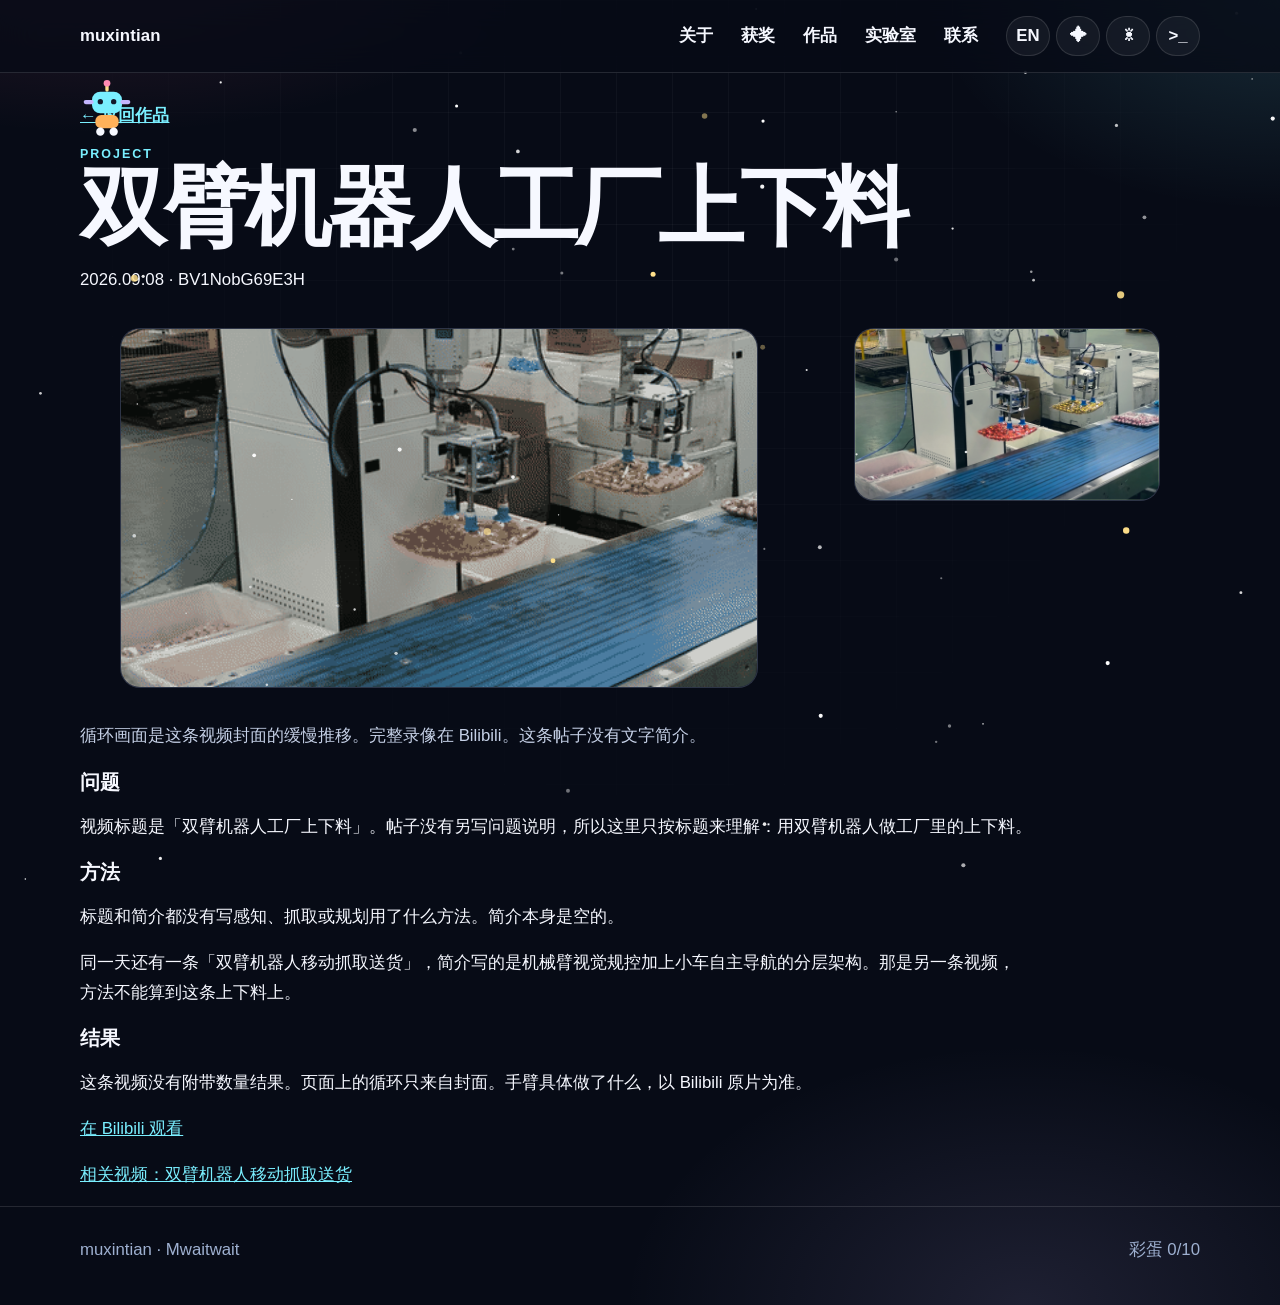
==== projects/dual-arm-loading.html @ 485a6039 "Add bilingual project notes, weather, and small lab toys Drop the job-hunting copy, add an English t" ====
<!DOCTYPE html>
<html lang="zh-CN">
<head>
  <meta charset="utf-8">
  <meta name="viewport" content="width=device-width, initial-scale=1">
  <meta name="color-scheme" content="dark">
  <meta name="theme-color" content="#070b16">
  <title data-en="Dual-arm factory loading · muxintian">双臂机器人工厂上下料 · muxintian</title>
  <link rel="icon" href="../favicon.svg" type="image/svg+xml">
  <link rel="stylesheet" href="../styles.css">
</head>
<body>
  <a class="skip" href="#main" data-en="Skip to content">跳到主要内容</a>
  <header class="topbar">
    <div class="wrap bar">
      <a class="brand" href="../index.html">muxintian</a>
      <nav id="site-nav" aria-label="页内导航" data-en-aria="On this page">
        <a href="../index.html#about" data-en="About">关于</a>
        <a href="../index.html#awards" data-en="Awards">获奖</a>
        <a href="../index.html#work" data-en="Videos">作品</a>
        <a href="../index.html#lab" data-en="Lab">实验室</a>
        <a href="../index.html#contact" data-en="Contact">联系</a>
      </nav>
      <div class="tools">
        <button class="tool-btn" id="lang-toggle" type="button">EN</button>
        <button class="tool-btn" id="weather-toggle" type="button" aria-label="切换天气">☀</button>
        <button class="tool-btn" id="theme-toggle" type="button" aria-label="切换日间">☀</button>
        <button class="tool-btn" id="term-toggle" type="button" aria-label="打开终端" data-en-aria="Open terminal">&gt;_</button>
      </div>
      <button class="nav-toggle" type="button" aria-expanded="false" aria-controls="site-nav"><span class="sr-only">打开菜单</span><span class="burger" aria-hidden="true"></span></button>
    </div>
  </header>
  <main id="main" class="project">
    <div class="wrap prose">
      <a class="back" href="../index.html#work" data-en="← Back to videos">← 返回作品</a>
      <p class="eyebrow" lang="en">Project</p>
      <h1 data-en="Dual-arm factory loading and unloading">双臂机器人工厂上下料</h1>
      <p><time datetime="2026-09-08">2026.09.08</time> · BV1NobG69E3H</p>
      <div class="project-grid">
        <figure class="demo-frame">
          <img src="../assets/demos/dual-arm.gif" width="480" height="270" alt="双臂上下料视频封面的缓慢推移" data-en-alt="Slow pan across the cover of the dual-arm factory video">
        </figure>
        <figure class="still-frame">
          <img src="../assets/covers-styled/01-BV1NobG69E3H.png" width="1280" height="720" alt="视频封面" data-en-alt="Video cover">
        </figure>
      </div>
      <p class="note" data-en="The loop is a slow pan of this video's cover. The full recording is on Bilibili. The post did not include a written description.">循环画面是这条视频封面的缓慢推移。完整录像在 Bilibili。这条帖子没有文字简介。</p>
      <h2 data-en="Problem">问题</h2>
      <p data-en="The video is titled “双臂机器人工厂上下料” (dual-arm factory loading and unloading). The post does not add a written problem statement, so the task is the one named in the title: loading and unloading with a dual-arm robot in a factory setting.">视频标题是「双臂机器人工厂上下料」。帖子没有另写问题说明，所以这里只按标题来理解：用双臂机器人做工厂里的上下料。</p>
      <h2 data-en="Approach">方法</h2>
      <p data-en="Neither the title nor the description names a perception, grasping, or planning method. The description field was empty.">标题和简介都没有写感知、抓取或规划用了什么方法。简介本身是空的。</p>
      <p data-en="The same day there is also “双臂机器人移动抓取送货”. Its description says the system uses arm visual planning plus mobile-base navigation, in layers. That is a separate video, so those methods are not claimed for this loading task.">同一天还有一条「双臂机器人移动抓取送货」，简介写的是机械臂视觉规控加上小车自主导航的分层架构。那是另一条视频，方法不能算到这条上下料上。</p>
      <h2 data-en="Results">结果</h2>
      <p data-en="No quantitative results were published with this video. The loop on this page is only the cover in motion. What the arms actually do is the recording on Bilibili.">这条视频没有附带数量结果。页面上的循环只来自封面。手臂具体做了什么，以 Bilibili 原片为准。</p>
      <p><a href="https://www.bilibili.com/video/BV1NobG69E3H" data-en="Watch on Bilibili">在 Bilibili 观看</a></p>
      <p><a href="https://www.bilibili.com/video/BV1sfbG6pEsJ" data-en="Related: dual-arm mobile pick-and-deliver">相关视频：双臂机器人移动抓取送货</a></p>
    </div>
  </main>
  <footer class="site-footer"><div class="wrap"><p>muxintian · Mwaitwait</p><p data-egg-count>彩蛋 0/10</p></div></footer>
  <script src="../i18n.js"></script>
  <script src="../script.js"></script>
  <script src="../extras.js"></script>
</body>
</html>
---- styles.css ----
:root {
  --bg: #070b16;
  --bg-raise: #12182b;
  --bg-card: #141c31;
  --ink: #f6f8ff;
  --muted: #c5d0e6;
  --soft: #9eb0d0;
  --pink: #ff8ab3;
  --orange: #ffb15a;
  --gold: #ffe08a;
  --cyan: #7aefff;
  --violet: #c4b5fd;
  --line: rgba(255, 255, 255, 0.12);
  --shadow: 0 18px 50px rgba(0, 0, 0, 0.35);
  --wrap: 1120px;
  --header: 72px;
  --radius: 22px;
  color-scheme: dark;
}

*,
*::before,
*::after {
  box-sizing: border-box;
}

html {
  scroll-behavior: smooth;
}

body {
  margin: 0;
  overflow-x: hidden;
  font-family: "Segoe UI", "PingFang SC", "Hiragino Sans GB", "Noto Sans SC", "Microsoft YaHei", "WenQuanYi Micro Hei", "Droid Sans Fallback", sans-serif;
  font-size: 1.05rem;
  line-height: 1.75;
  color: var(--ink);
  word-break: keep-all;
  background:
    radial-gradient(900px 480px at 8% -10%, rgba(255, 107, 154, 0.2), transparent 55%),
    radial-gradient(700px 420px at 100% 0%, rgba(122, 239, 255, 0.14), transparent 50%),
    radial-gradient(800px 520px at 80% 100%, rgba(196, 181, 253, 0.12), transparent 50%),
    var(--bg);
  min-height: 100vh;
}

body::before {
  content: "";
  position: fixed;
  inset: 0;
  pointer-events: none;
  z-index: 0;
  background-image:
    linear-gradient(rgba(255, 255, 255, 0.035) 1px, transparent 1px),
    linear-gradient(90deg, rgba(255, 255, 255, 0.035) 1px, transparent 1px);
  background-size: 56px 56px;
  mask-image: radial-gradient(ellipse at 50% 0%, #000 15%, transparent 72%);
}

img {
  max-width: 100%;
  height: auto;
}

a {
  color: var(--cyan);
}

button,
input {
  font: inherit;
}

:focus-visible {
  outline: 3px solid var(--cyan);
  outline-offset: 3px;
}

::selection {
  background: #ff8ab3;
  color: #2a1020;
}

.skip {
  position: absolute;
  left: 12px;
  top: -48px;
  z-index: 80;
  background: var(--gold);
  color: #241804;
  padding: 8px 12px;
  border-radius: 10px;
  font-weight: 700;
  text-decoration: none;
}

.skip:focus {
  top: 12px;
}

.sr-only {
  position: absolute;
  width: 1px;
  height: 1px;
  padding: 0;
  margin: -1px;
  overflow: hidden;
  clip: rect(0, 0, 0, 0);
  white-space: nowrap;
  border: 0;
}

.wrap {
  width: min(var(--wrap), calc(100% - 40px));
  margin-inline: auto;
}

.topbar {
  position: sticky;
  top: 0;
  z-index: 30;
  background: rgba(7, 11, 22, 0.78);
  backdrop-filter: blur(16px);
  border-bottom: 1px solid var(--line);
}

.bar {
  position: relative;
  display: flex;
  align-items: center;
  min-height: var(--header);
  gap: 16px;
}

.brand {
  display: inline-flex;
  align-items: center;
  gap: 10px;
  margin-right: auto;
  color: var(--ink);
  text-decoration: none;
  font-weight: 800;
  letter-spacing: 0.01em;
}

.brand svg {
  display: block;
}

#site-nav {
  display: flex;
  align-items: center;
  gap: 4px;
}

#site-nav a {
  color: var(--ink);
  text-decoration: none;
  padding: 8px 12px;
  border-radius: 999px;
  font-weight: 600;
}

#site-nav a:hover {
  background: rgba(255, 255, 255, 0.08);
}

.nav-toggle {
  display: none;
  width: 44px;
  height: 44px;
  border: 1px solid var(--line);
  border-radius: 12px;
  background: rgba(255, 255, 255, 0.04);
  color: var(--ink);
  padding: 0;
  place-items: center;
  cursor: pointer;
}

.burger,
.burger::before,
.burger::after {
  display: block;
  width: 18px;
  height: 2px;
  background: var(--ink);
  border-radius: 2px;
  position: relative;
}

.burger::before,
.burger::after {
  content: "";
  position: absolute;
  left: 0;
}

.burger::before { top: -6px; }
.burger::after { top: 6px; }

.hero {
  position: relative;
  isolation: isolate;
  overflow: hidden;
  display: flex;
  flex-direction: column;
  justify-content: center;
  min-height: calc(100dvh - var(--header));
}

.hero-media {
  position: absolute;
  inset: 0;
  z-index: 0;
}

.hero-media img {
  width: 100%;
  height: 100%;
  object-fit: cover;
  object-position: 70% center;
}

.hero-media::after {
  content: "";
  position: absolute;
  inset: 0;
  background:
    linear-gradient(90deg, rgba(7, 11, 22, 0.94) 0%, rgba(7, 11, 22, 0.82) 36%, rgba(7, 11, 22, 0.28) 64%, rgba(7, 11, 22, 0.55) 100%),
    linear-gradient(180deg, rgba(7, 11, 22, 0.15), rgba(7, 11, 22, 0.88));
}

.scan {
  position: absolute;
  left: 58%;
  right: 0;
  height: 2px;
  z-index: 1;
  background: linear-gradient(90deg, transparent, rgba(122, 239, 255, 0.75), transparent);
  animation: scan 8s linear infinite;
  pointer-events: none;
}

.orb {
  position: absolute;
  z-index: 1;
  border-radius: 50%;
  filter: blur(28px);
  pointer-events: none;
}

.orb-a {
  width: 180px;
  height: 180px;
  left: 4%;
  bottom: 10%;
  background: rgba(255, 107, 154, 0.45);
}

.orb-b {
  width: 140px;
  height: 140px;
  left: 34%;
  top: 16%;
  background: rgba(122, 239, 255, 0.32);
}

.hero-grid {
  position: relative;
  z-index: 2;
  display: grid;
  grid-template-columns: auto minmax(0, 1fr);
  gap: 28px 36px;
  align-items: center;
  min-height: calc(100dvh - var(--header));
  padding-block: 48px 72px;
}

.avatar-wrap {
  position: relative;
  width: min(230px, 42vw);
}

.avatar {
  width: 100%;
  height: auto;
  display: block;
  animation: bob 4.5s ease-in-out infinite;
}

.sticker {
  position: absolute;
  right: -6px;
  bottom: 28px;
  transform: rotate(8deg);
  background: var(--gold);
  color: #2a1c08;
  font-weight: 800;
  font-size: 0.92rem;
  padding: 6px 10px;
  border-radius: 10px;
  box-shadow: 0 10px 24px rgba(0, 0, 0, 0.28);
}

.kicker {
  margin: 0 0 8px;
  color: var(--cyan);
  font-weight: 700;
  letter-spacing: 0.04em;
}

h1 {
  margin: 0;
  font-size: clamp(2.5rem, 11vw, 5.4rem);
  line-height: 0.95;
  letter-spacing: -0.04em;
}

.nick {
  margin: 10px 0 0;
  color: var(--muted);
  font-size: 1.15rem;
}

.tagline {
  display: flex;
  align-items: center;
  flex-wrap: wrap;
  gap: 8px;
  min-height: 52px;
  max-width: 100%;
  margin: 18px 0 0;
  padding: 8px 14px;
  width: fit-content;
  max-width: 100%;
  border-radius: 999px;
  background: rgba(8, 12, 24, 0.55);
  border: 1px solid var(--line);
}

.prompt {
  color: var(--orange);
  font-weight: 800;
}

#tagline {
  font-weight: 700;
}

.caret {
  width: 2px;
  height: 1.1em;
  background: var(--cyan);
  animation: blink 1s steps(1) infinite;
}

.hero-actions {
  display: flex;
  flex-wrap: wrap;
  gap: 12px;
  margin-top: 22px;
}

.btn {
  display: inline-flex;
  align-items: center;
  justify-content: center;
  gap: 8px;
  min-height: 48px;
  padding: 10px 18px;
  border-radius: 999px;
  text-decoration: none;
  font-weight: 800;
  border: 1px solid transparent;
  cursor: pointer;
}

.btn-primary {
  background: linear-gradient(100deg, #ff8ab3, #ffb15a 55%, #ffe08a);
  color: #2a140c;
}

.btn-ghost {
  background: rgba(8, 12, 24, 0.45);
  color: var(--ink);
  border-color: var(--line);
}

.btn {
  transition: transform 0.2s ease;
}

.btn:hover {
  transform: translateY(-2px);
}

.hero-copy {
  max-width: 38rem;
}

section {
  position: relative;
  z-index: 1;
  padding: 72px 0;
}

section[id],
article[id] {
  scroll-margin-top: 84px;
}

.callout .lede {
  margin-top: 10px;
  margin-bottom: 0;
}

.section-head {
  display: flex;
  gap: 16px;
  align-items: flex-end;
  margin-bottom: 22px;
}

.sec-no {
  font-size: clamp(2.4rem, 4vw, 3.2rem);
  font-weight: 800;
  line-height: 0.8;
  color: var(--pink);
}

.eyebrow {
  margin: 0;
  color: var(--cyan);
  font-size: 0.78rem;
  font-weight: 800;
  letter-spacing: 0.16em;
  text-transform: uppercase;
}

h2 {
  margin: 4px 0 0;
  font-size: clamp(1.8rem, 3vw, 2.4rem);
  line-height: 1.25;
  letter-spacing: -0.02em;
}

.lede {
  max-width: 68ch;
  margin: 0 0 22px;
  color: var(--muted);
}

.about-grid {
  display: grid;
  grid-template-columns: minmax(0, 1.45fr) minmax(260px, 0.8fr);
  gap: 28px;
  align-items: start;
}

.about-grid p {
  margin: 0 0 14px;
}

.stats {
  display: grid;
  grid-template-columns: 1fr 1fr;
  gap: 12px;
  margin: 0;
  padding: 0;
  list-style: none;
}

.stats li {
  background: rgba(20, 28, 49, 0.88);
  border: 1px solid var(--line);
  border-radius: 18px;
  padding: 16px 14px 14px;
}

.stats strong {
  display: block;
  font-size: 1.7rem;
  line-height: 1.1;
  letter-spacing: -0.03em;
}

.stats span {
  color: var(--muted);
  font-size: 0.92rem;
}

.callout {
  display: grid;
  grid-template-columns: auto minmax(0, 1fr);
  gap: 22px 28px;
  align-items: center;
  padding: 28px;
  border-radius: 28px;
  background:
    linear-gradient(180deg, rgba(18, 24, 43, 0.92), rgba(18, 24, 43, 0.92)) padding-box,
    linear-gradient(120deg, #ff8ab3, #ffb15a, #7aefff) border-box;
  border: 2px solid transparent;
  box-shadow: var(--shadow);
}

.callout h2 {
  font-size: clamp(1.6rem, 3vw, 2.1rem);
}

.mascot {
  width: 112px;
  height: 112px;
  animation: bob 3.4s ease-in-out infinite;
}

.quote {
  margin: 8px 0 0;
  padding: 0;
  color: var(--gold);
  font-size: 1.15rem;
  font-weight: 700;
}

.kaomoji {
  white-space: nowrap;
}

.callout .hero-actions {
  margin-top: 16px;
}

.chips {
  display: flex;
  flex-wrap: wrap;
  gap: 12px;
  margin: 0;
  padding: 8px 0 0;
  list-style: none;
  justify-content: flex-start;
}

.chips button {
  --c: var(--cyan);
  border: 1px solid color-mix(in srgb, var(--c) 65%, white);
  background: #1a2340;
  background: color-mix(in srgb, var(--c) 18%, #12182b);
  color: var(--ink);
  border-radius: 999px;
  padding: 10px 16px;
  cursor: pointer;
  font-weight: 700;
  line-height: 1.3;
}

.chips button.lg { font-size: 1.12rem; padding: 12px 18px; }
.chips button.sm { font-size: 0.92rem; }

.chips button[aria-pressed="true"] {
  background: var(--c);
  color: #1a120c;
  border-color: transparent;
}

.chips button {
  transition: transform 0.2s ease, background 0.2s ease, color 0.2s ease;
}

.chips button:hover {
  transform: translateY(-3px);
}

.filter-status {
  margin: 18px 0 0;
  color: var(--soft);
  font-weight: 700;
}

.grid {
  display: grid;
  grid-template-columns: repeat(3, minmax(0, 1fr));
  gap: 18px;
}

.card {
  background:
    linear-gradient(var(--bg-card), var(--bg-card)) padding-box,
    linear-gradient(140deg, rgba(255, 138, 179, 0.85), rgba(255, 177, 90, 0.45), rgba(122, 239, 255, 0.8)) border-box;
  border: 1px solid transparent;
  border-radius: var(--radius);
  min-width: 0;
  transition: transform 0.35s cubic-bezier(0.2, 0.7, 0.2, 1), box-shadow 0.35s ease;
}

.card[hidden] {
  display: none;
}

.card a {
  display: flex;
  flex-direction: column;
  height: 100%;
  color: inherit;
  text-decoration: none;
  border-radius: inherit;
}

.card:hover {
  transform: translateY(-8px);
  box-shadow: var(--shadow);
}

.thumb {
  position: relative;
  aspect-ratio: 16 / 9;
  overflow: hidden;
  border-radius: 21px 21px 0 0;
  background:
    radial-gradient(400px 160px at 20% 0%, rgba(255, 138, 179, 0.2), transparent 60%),
    #10182c;
}

.thumb img,
.thumb svg {
  width: 100%;
  height: 100%;
  display: block;
  object-fit: cover;
}

.thumb svg {
  position: absolute;
  inset: 0;
}

.thumb img {
  transition: transform 0.5s ease;
}

.card:hover img {
  transform: scale(1.05);
}

.vf {
  position: absolute;
  inset: 10px;
  opacity: 0;
  pointer-events: none;
  background:
    linear-gradient(#7aefff, #7aefff) top left / 16px 2px no-repeat,
    linear-gradient(#7aefff, #7aefff) top left / 2px 16px no-repeat,
    linear-gradient(#ff8ab3, #ff8ab3) top right / 16px 2px no-repeat,
    linear-gradient(#ff8ab3, #ff8ab3) top right / 2px 16px no-repeat,
    linear-gradient(#ffb15a, #ffb15a) bottom left / 16px 2px no-repeat,
    linear-gradient(#ffb15a, #ffb15a) bottom left / 2px 16px no-repeat,
    linear-gradient(#ffe08a, #ffe08a) bottom right / 16px 2px no-repeat,
    linear-gradient(#ffe08a, #ffe08a) bottom right / 2px 16px no-repeat;
  transition: opacity 0.3s ease;
}

.card:hover .vf,
.card a:focus-visible .vf {
  opacity: 1;
}

.play {
  position: absolute;
  left: 50%;
  top: 50%;
  translate: -50% -50%;
  width: 54px;
  height: 54px;
  border-radius: 50%;
  display: grid;
  place-items: center;
  background: rgba(7, 11, 22, 0.55);
  border: 1px solid rgba(255, 255, 255, 0.55);
  opacity: 0;
  transition: opacity 0.3s ease;
}

.card:hover .play,
.card a:focus-visible .play {
  opacity: 1;
}

.ribbon {
  position: absolute;
  top: 12px;
  left: 12px;
  z-index: 2;
  background: rgba(7, 11, 22, 0.72);
  color: var(--gold);
  border: 1px solid rgba(255, 224, 138, 0.45);
  border-radius: 999px;
  padding: 3px 10px;
  font-size: 0.78rem;
  font-weight: 800;
  letter-spacing: 0.04em;
}

.card-body {
  display: flex;
  flex-direction: column;
  gap: 8px;
  flex: 1;
  padding: 14px 16px 16px;
}

.card time,
.tl time {
  color: var(--gold);
  font-weight: 800;
  font-size: 0.85rem;
  letter-spacing: 0.04em;
}

.card h3 {
  margin: 0;
  font-size: 1.08rem;
  line-height: 1.4;
}

.card-desc {
  margin: 0;
  color: var(--muted);
  font-size: 0.95rem;
}

.tags {
  display: flex;
  flex-wrap: wrap;
  gap: 6px;
  margin: 0;
  padding: 0;
  list-style: none;
}

.tags li {
  border: 1px solid var(--line);
  border-radius: 999px;
  padding: 2px 8px;
  color: var(--soft);
  font-size: 0.78rem;
}

.card-go {
  margin-top: auto;
  padding-top: 6px;
  font-weight: 800;
  color: var(--cyan);
}

.empty {
  margin: 12px 0 0;
  color: var(--muted);
}

.timeline {
  display: grid;
  gap: 22px;
}

.tl-group h3 {
  margin: 0 0 8px;
  font-size: 1.05rem;
}

.tl {
  list-style: none;
  margin: 0;
  padding: 0 0 0 18px;
  border-left: 2px solid rgba(122, 239, 255, 0.45);
}

.tl li {
  position: relative;
  margin: 0 0 8px;
}

.tl li::before {
  content: "";
  position: absolute;
  left: -23px;
  top: 16px;
  width: 10px;
  height: 10px;
  border-radius: 50%;
  background: var(--pink);
  box-shadow: 0 0 0 4px rgba(255, 138, 179, 0.18);
}

.tl a {
  display: flex;
  gap: 12px;
  align-items: baseline;
  text-decoration: none;
  color: var(--ink);
  padding: 8px 12px;
  border-radius: 12px;
  min-width: 0;
}
.tl a span {
  min-width: 0;
  overflow-wrap: anywhere;
}

.tl a:hover {
  background: rgba(255, 255, 255, 0.06);
}

.tl time {
  flex: 0 0 4.5rem;
}

.contact-grid {
  display: grid;
  grid-template-columns: repeat(3, minmax(0, 1fr));
  gap: 16px;
}

.contact-card {
  display: flex;
  flex-direction: column;
  gap: 6px;
  min-height: 150px;
  padding: 18px;
  border-radius: 20px;
  background: rgba(20, 28, 49, 0.9);
  border: 1px solid var(--line);
  color: var(--ink);
  text-decoration: none;
}

.contact-card {
  transition: transform 0.2s ease, border-color 0.2s ease;
}

a.contact-card:hover,
.contact-card:hover {
  transform: translateY(-4px);
  border-color: rgba(122, 239, 255, 0.45);
}

.contact-card strong {
  font-size: 1.15rem;
}

.contact-card span,
.mail-link {
  color: var(--muted);
  overflow-wrap: anywhere;
}

.mail-link {
  color: var(--cyan);
  font-weight: 700;
}

.copy {
  margin-top: auto;
  align-self: flex-start;
  border: 1px solid var(--line);
  background: transparent;
  color: var(--ink);
  border-radius: 999px;
  padding: 8px 12px;
  cursor: pointer;
}

.copy[data-state="done"] {
  border-color: var(--gold);
  color: var(--gold);
}

.site-footer {
  position: relative;
  z-index: 1;
  padding: 28px 0 40px;
  color: var(--soft);
  border-top: 1px solid var(--line);
}

.site-footer .wrap {
  display: flex;
  justify-content: space-between;
  gap: 12px;
  flex-wrap: wrap;
}

.site-footer p {
  margin: 0;
}

@keyframes bob {
  0%, 100% { transform: translateY(0); }
  50% { transform: translateY(-8px); }
}

@keyframes blink {
  0%, 45% { opacity: 1; }
  50%, 100% { opacity: 0; }
}

@keyframes scan {
  0% { top: 10%; }
  100% { top: 82%; }
}

@media (max-width: 980px) {
  .grid {
    grid-template-columns: repeat(2, minmax(0, 1fr));
  }

  .about-grid,
  .contact-grid {
    grid-template-columns: 1fr;
  }
}

@media (max-width: 760px) {
  .nav-toggle {
    display: grid;
  }

  #site-nav {
    display: none;
    position: absolute;
    top: 100%;
    left: 0;
    right: 0;
    flex-direction: column;
    align-items: stretch;
    padding: 8px 20px 16px;
    background: rgba(8, 12, 24, 0.98);
    border-bottom: 1px solid var(--line);
  }

  #site-nav.is-open {
    display: flex;
  }

  #site-nav a {
    padding: 12px;
  }

  .hero-grid {
    grid-template-columns: 1fr;
    justify-items: center;
    text-align: center;
    min-height: auto;
    padding-top: 36px;
  }

  .hero-copy,
  .tagline,
  .hero-actions {
    justify-content: center;
  }

  .tagline {
    margin-inline: auto;
  }

  .hero-media::after {
    background:
      linear-gradient(180deg, rgba(7, 11, 22, 0.55), rgba(7, 11, 22, 0.9)),
      linear-gradient(90deg, rgba(7, 11, 22, 0.45), rgba(7, 11, 22, 0.2));
  }

  .callout {
    grid-template-columns: 1fr;
    justify-items: center;
    text-align: center;
  }

  .grid {
    grid-template-columns: 1fr;
  }

  .wrap {
    width: min(var(--wrap), calc(100% - 28px));
  }

  section {
    padding: 56px 0;
  }
}

@media (prefers-reduced-motion: reduce) {
  html { scroll-behavior: auto; }

  *,
  *::before,
  *::after {
    animation: none !important;
    transition: none !important;
  }

  .card:hover,
  .btn:hover,
  .chips button:hover,
  a.contact-card:hover {
    transform: none;
  }

  .cursor-bot,
  #weather,
  .burst,
  .confetti,
  .heart,
  .star {
    display: none !important;
  }
}

.tools {
  display: flex;
  align-items: center;
  gap: 6px;
}

.tool-btn {
  min-width: 44px;
  min-height: 40px;
  border-radius: 999px;
  border: 1px solid var(--line);
  background: rgba(255, 255, 255, 0.05);
  color: var(--ink);
  font-weight: 800;
  cursor: pointer;
}

.avatar-btn {
  display: block;
  width: 100%;
  padding: 0;
  border: 0;
  background: transparent;
  cursor: pointer;
  border-radius: 50%;
}

.sticker { pointer-events: none; }

.avatar.is-pop { animation: avatar-pop 0.7s ease; }

@keyframes avatar-pop {
  0% { transform: rotate(0) scale(1); }
  40% { transform: rotate(-10deg) scale(1.08); }
  70% { transform: rotate(8deg) scale(1.04); }
  100% { transform: rotate(0) scale(1); }
}

#weather {
  position: fixed;
  inset: 0;
  z-index: 1;
  pointer-events: none;
}

.cursor-bot {
  position: fixed;
  left: 0;
  top: 0;
  z-index: 40;
  width: 54px;
  height: 60px;
  padding: 0;
  border: 0;
  background: transparent;
  cursor: pointer;
}

.cursor-bot .arm { transform-box: fill-box; transform-origin: center; }
.cursor-bot.wave .arm-r { animation: wave 0.35s ease-in-out 3; }
.cursor-bot.trick svg { animation: bot-spin 0.7s ease; }
.cursor-bot.dance svg { animation: dance 0.35s ease-in-out 6; }

@keyframes wave {
  0%, 100% { transform: rotate(0); }
  50% { transform: rotate(-28deg); }
}
@keyframes bot-spin {
  50% { transform: rotate(-12deg) translateY(-8px); }
}
@keyframes dance {
  0%, 100% { transform: translateY(0) rotate(0); }
  50% { transform: translateY(-10px) rotate(8deg); }
}

.burst, .heart, .confetti {
  position: fixed;
  z-index: 60;
  pointer-events: none;
}
.burst { animation: burst 0.75s ease-out forwards; font-size: 1.3rem; }
.heart { color: #ff8ab3; animation: heart 0.7s ease-out forwards; font-size: 1.1rem; }
.confetti {
  top: -10px;
  width: 8px;
  height: 12px;
  animation: fall 1.4s linear forwards;
}
@keyframes burst {
  to { transform: translate(var(--dx), var(--dy)) scale(0.6); opacity: 0; }
}
@keyframes heart {
  to { transform: translate(var(--dx), -48px); opacity: 0; }
}
@keyframes fall {
  to { transform: translateY(100vh) rotate(180deg); }
}

.egg-toast {
  position: fixed;
  left: 50%;
  bottom: 18px;
  transform: translateX(-50%);
  z-index: 70;
  margin: 0;
  padding: 8px 14px;
  border-radius: 999px;
  background: #ffe08a;
  color: #2a1c08;
  font-weight: 800;
}

.award {
  max-width: 640px;
  padding: 22px;
  border-radius: 22px;
  background:
    linear-gradient(#141c31, #141c31) padding-box,
    linear-gradient(120deg, #ffe08a, #ff8ab3, #7aefff) border-box;
  border: 2px solid transparent;
}
.award-prize {
  margin: 0;
  color: #ffe08a;
  font-weight: 800;
  letter-spacing: 0.04em;
}
.award h3 { margin: 6px 0; font-size: 1.45rem; }
.award p:last-child { margin: 0; color: var(--muted); }

.lab-grid {
  display: grid;
  grid-template-columns: 1.1fr 0.9fr;
  gap: 18px;
}
.toy, .fact-card, .like-card {
  background: rgba(20, 28, 49, 0.9);
  border: 1px solid var(--line);
  border-radius: 22px;
  padding: 16px;
}
.toy h3, .fact-card h3, .like-card h3 { margin: 0 0 8px; }
.arm-svg { width: 100%; height: auto; touch-action: none; cursor: crosshair; }
.pose-stage {
  width: 100%;
  min-height: 220px;
  border: 0;
  border-radius: 18px;
  background: radial-gradient(circle at 50% 40%, rgba(122, 239, 255, 0.16), transparent 60%), #10182c;
  color: var(--ink);
  cursor: pointer;
  perspective: 600px;
}
.cube {
  width: 84px;
  height: 84px;
  margin: 28px auto 0;
  position: relative;
  transform-style: preserve-3d;
  animation: spin-cube 8s linear infinite;
}
.pose-stage.is-on .cube, .pose-stage:hover .cube, .pose-stage:focus-visible .cube { animation-duration: 2.4s; }
.cube i {
  position: absolute;
  inset: 0;
  border: 2px solid rgba(122, 239, 255, 0.8);
  background: rgba(122, 239, 255, 0.08);
}
.cube i:nth-child(1) { transform: translateZ(42px); }
.cube i:nth-child(2) { transform: rotateY(180deg) translateZ(42px); }
.cube i:nth-child(3) { transform: rotateY(90deg) translateZ(42px); }
.cube i:nth-child(4) { transform: rotateY(-90deg) translateZ(42px); }
.cube i:nth-child(5) { transform: rotateX(90deg) translateZ(42px); }
.cube i:nth-child(6) { transform: rotateX(-90deg) translateZ(42px); }
.axes {
  display: flex;
  justify-content: center;
  gap: 14px;
  margin-top: 18px;
  font-weight: 800;
  opacity: 0;
}
.pose-stage.is-on .axes, .pose-stage:hover .axes, .pose-stage:focus-visible .axes { opacity: 1; }
.axes b:nth-child(1) { color: #ff8ab3; }
.axes b:nth-child(2) { color: #86efac; }
.axes b:nth-child(3) { color: #7aefff; }
@keyframes spin-cube { to { transform: rotateX(360deg) rotateY(360deg); } }

#terminal {
  position: fixed;
  right: 16px;
  bottom: 16px;
  z-index: 65;
  width: min(440px, calc(100vw - 24px));
  max-height: min(360px, 60vh);
  display: flex;
  flex-direction: column;
  background: #10151f;
  color: #d5f7e4;
  border: 1px solid rgba(122, 239, 255, 0.35);
  border-radius: 16px;
  box-shadow: var(--shadow);
}
#terminal[hidden] { display: none; }
.term-bar, #term-form {
  display: flex;
  align-items: center;
  gap: 8px;
  padding: 8px 10px;
}
.term-bar { border-bottom: 1px solid rgba(255,255,255,.08); }
#term-close, #game-close {
  margin-left: auto;
  border: 0;
  background: transparent;
  color: inherit;
  font-size: 1.2rem;
  cursor: pointer;
}
#term-log {
  overflow: auto;
  padding: 8px 12px;
  min-height: 140px;
  font-family: ui-monospace, "SFMono-Regular", Menlo, Consolas, monospace;
  font-size: 0.86rem;
  line-height: 1.45;
}
#term-log p { margin: 0 0 4px; white-space: pre-wrap; }
#term-log .cmd { color: #ffe08a; }
#term-form input {
  flex: 1;
  border: 0;
  background: transparent;
  color: inherit;
  font: inherit;
  min-width: 0;
}
#term-form input:focus { outline: none; }

#game {
  position: fixed;
  inset: 0;
  z-index: 68;
  display: grid;
  place-items: center;
  background: rgba(5, 8, 16, 0.62);
  padding: 16px;
}
#game[hidden] { display: none; }
.game-card {
  width: min(420px, 100%);
  background: #141c31;
  color: var(--ink);
  border-radius: 20px;
  padding: 14px;
  border: 1px solid var(--line);
}
.game-top { display: flex; align-items: center; }
#game-field {
  position: relative;
  height: 220px;
  margin: 8px 0;
  border-radius: 14px;
  overflow: hidden;
  background: #10182c;
  touch-action: none;
}
#game-bot { position: absolute; bottom: 8px; left: 50%; translate: -50% 0; font-size: 1.6rem; }
.star { position: absolute; top: 0; color: #ffe08a; font-style: normal; }

.project {
  padding-top: 28px;
}
.back {
  display: inline-flex;
  margin-bottom: 14px;
  color: var(--cyan);
  font-weight: 800;
}
.project-grid {
  display: grid;
  grid-template-columns: 1.3fr 0.7fr;
  gap: 16px;
  align-items: start;
}
.demo-frame, .still-frame {
  border-radius: 20px;
  overflow: hidden;
  background: #10182c;
  border: 1px solid var(--line);
}
.demo-frame img, .still-frame img { display: block; width: 100%; height: auto; }
.note { color: var(--muted); }
.prose h2 { font-size: 1.25rem; margin: 1.2rem 0 0.3rem; }
.lost {
  min-height: 70vh;
  display: grid;
  place-items: center;
  text-align: center;
  padding: 40px 16px;
}
.lost-bot { font-size: 4rem; }

html[data-theme="day"] {
  --bg: #f4efe6;
  --bg-raise: #fffaf2;
  --bg-card: #fffdf8;
  --ink: #1c2433;
  --muted: #3e4b60;
  --soft: #526178;
  --line: rgba(20, 30, 50, 0.14);
  color-scheme: light;
}
html[data-theme="day"] .chips button:not([aria-pressed="true"]) {
  color: #1c2433;
  background: #fffdf8;
}
html[data-theme="day"] body {
  background:
    radial-gradient(900px 420px at 8% -10%, rgba(255, 170, 190, 0.35), transparent 55%),
    #f4efe6;
  color: #1c2433;
}
html[data-theme="day"] .topbar {
  background: rgba(244, 239, 230, 0.9);
  border-bottom-color: rgba(20, 30, 50, 0.1);
}
html[data-theme="day"] .brand,
html[data-theme="day"] #site-nav a,
html[data-theme="day"] .tool-btn { color: #1c2433; }
html[data-theme="day"] .stats li,
html[data-theme="day"] .toy,
html[data-theme="day"] .fact-card,
html[data-theme="day"] .like-card,
html[data-theme="day"] .contact-card,
html[data-theme="day"] .award,
html[data-theme="day"] .game-card {
  background: #fffdf8;
  color: #1c2433;
}
html[data-theme="day"] .card {
  background: linear-gradient(#fffdf8, #fffdf8) padding-box,
    linear-gradient(140deg, rgba(255, 138, 179, 0.85), rgba(255, 177, 90, 0.55), rgba(80, 180, 200, 0.8)) border-box;
}
html[data-theme="day"] .card time,
html[data-theme="day"] .tl time,
html[data-theme="day"] .award-prize { color: #8a5a00; }
html[data-theme="day"] .muted,
html[data-theme="day"] .lede,
html[data-theme="day"] .card-desc,
html[data-theme="day"] .note { color: #3e4b60; }
html[data-theme="day"] .hero .kicker,
html[data-theme="day"] .hero h1,
html[data-theme="day"] .hero .nick,
html[data-theme="day"] .hero .tagline,
html[data-theme="day"] .hero .btn-ghost { color: #f6f8ff; }

@media (max-width: 800px) {
  .lab-grid, .project-grid { grid-template-columns: 1fr; }
  #terminal { right: 8px; left: 8px; width: auto; }
  .tool-btn { min-width: 36px; min-height: 36px; padding: 0 8px; }
  .bar { gap: 8px; }
}
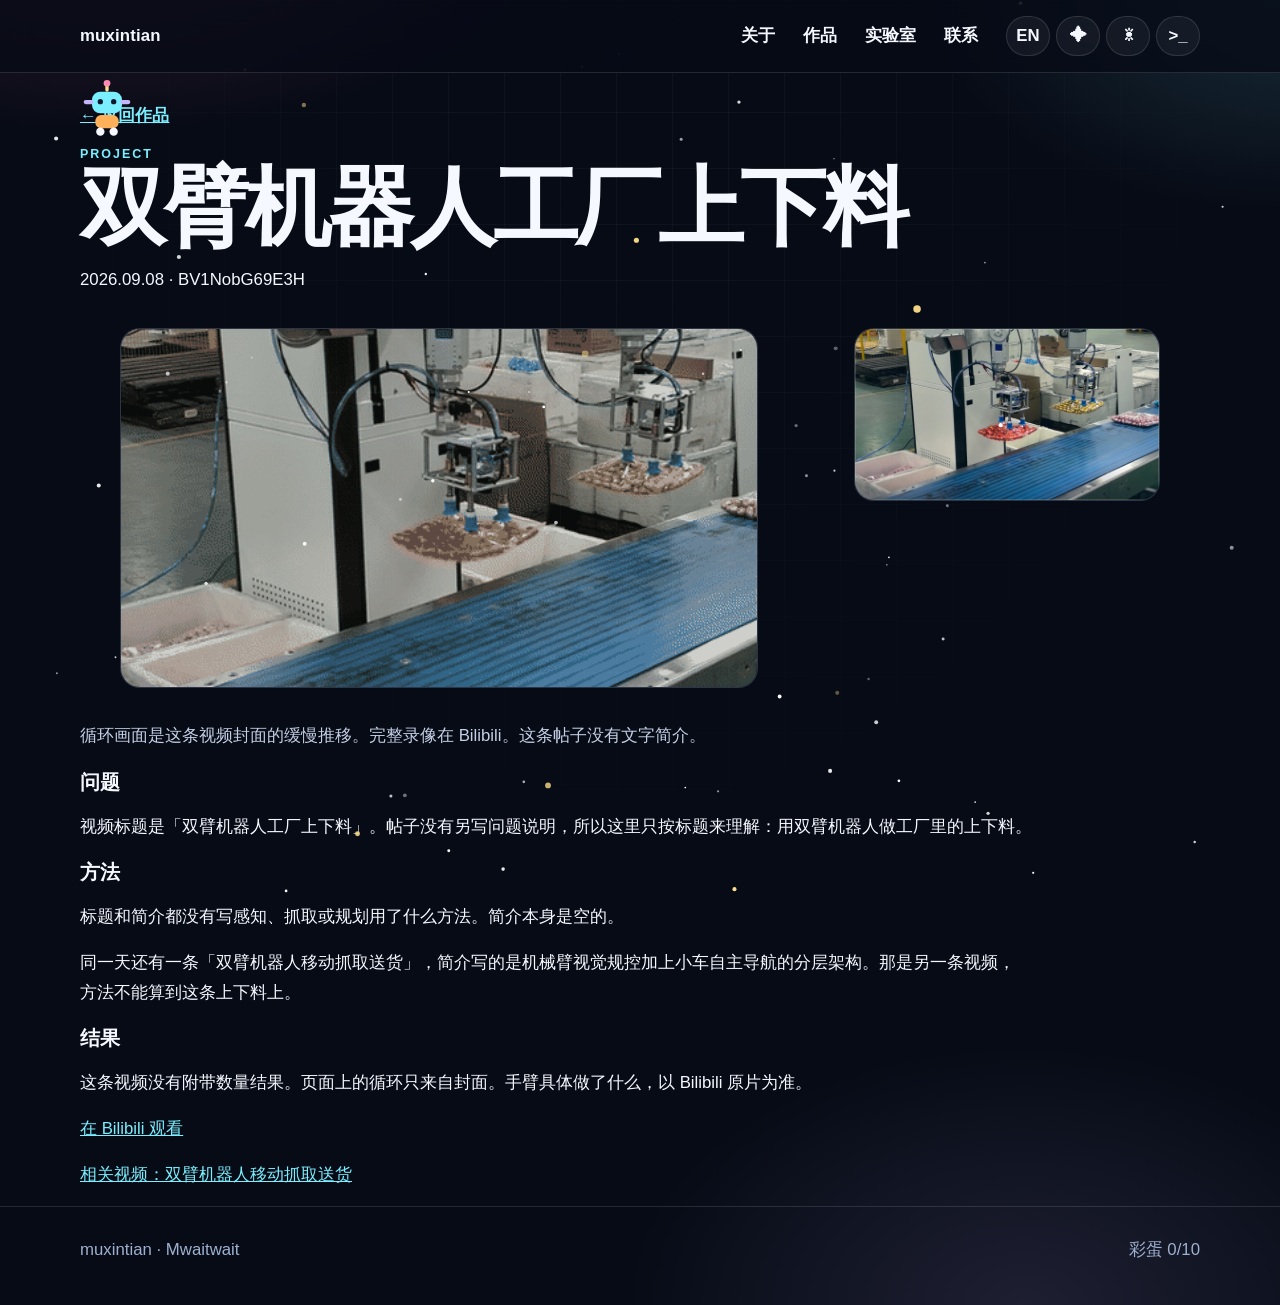
==== commit f57d2f0d: "Rebuild the lab scene and skill graph in Three.js Replace the flat bench with a lit dual-arm stage a" ====
--- a/projects/dual-arm-loading.html
+++ b/projects/dual-arm-loading.html
@@ -16,7 +16,6 @@
       <a class="brand" href="../index.html">muxintian</a>
       <nav id="site-nav" aria-label="页内导航" data-en-aria="On this page">
         <a href="../index.html#about" data-en="About">关于</a>
-        <a href="../index.html#awards" data-en="Awards">获奖</a>
         <a href="../index.html#work" data-en="Videos">作品</a>
         <a href="../index.html#lab" data-en="Lab">实验室</a>
         <a href="../index.html#contact" data-en="Contact">联系</a>
--- a/styles.css
+++ b/styles.css
@@ -1371,8 +1371,84 @@
 html[data-theme="day"] .hero .tagline,
 html[data-theme="day"] .hero .btn-ghost { color: #f6f8ff; }
 
+.bench-grid {
+  display: grid;
+  grid-template-columns: 1.15fr 0.85fr;
+  gap: 16px;
+}
+.scene-stage, .graph-stage {
+  position: relative;
+  background:
+    radial-gradient(420px 180px at 50% 100%, rgba(80, 200, 255, 0.08), transparent 70%),
+    #070b14;
+  border: 1px solid rgba(122, 239, 255, 0.22);
+  border-radius: 22px;
+  overflow: hidden;
+  box-shadow: inset 0 0 0 1px rgba(255, 255, 255, 0.03), 0 18px 50px rgba(0, 0, 0, 0.28);
+}
+#scene, #graph-canvas {
+  display: block;
+  width: 100%;
+  height: 480px;
+  touch-action: none;
+}
+#scene { cursor: grab; }
+.scene-stage.has-webgl #scene-fallback,
+.graph-stage.has-webgl #graph-fallback { display: none; }
+.scene-fallback { padding: 18px; }
+.scene-card, #graph-note {
+  position: absolute;
+  left: 12px;
+  right: 12px;
+  bottom: 12px;
+  margin: 0;
+  padding: 12px 14px;
+  color: #e8f4ff;
+  background: rgba(8, 14, 28, 0.55);
+  border: 1px solid rgba(140, 230, 255, 0.35);
+  border-radius: 16px;
+  backdrop-filter: blur(14px);
+  box-shadow: 0 10px 30px rgba(0, 0, 0, 0.25);
+}
+.scene-card a, #graph-note a { color: #9aefff; font-weight: 800; }
+.g-dot {
+  fill: rgba(122, 239, 255, 0.14);
+  stroke: #7aefff;
+  stroke-width: 1.6;
+  filter: url(#glow);
+}
+.g-node.is-on .g-dot { fill: rgba(255, 196, 90, 0.4); stroke: #ffe08a; }
+.g-label {
+  fill: #f4f7ff;
+  font-size: 11px;
+  font-family: inherit;
+  pointer-events: none;
+}
+.g-node { cursor: pointer; }
+.g-node:focus { outline: none; }
+.g-node:focus-visible .g-dot { stroke: #fff; stroke-width: 2.4; }
+.term-bar em {
+  margin-left: 8px;
+  color: #7aefff;
+  font-style: normal;
+}
+.term-prompt {
+  color: #86efac;
+  font-family: ui-monospace, "SFMono-Regular", Menlo, Consolas, monospace;
+}
+.term-dots {
+  width: 42px;
+  height: 8px;
+  margin-right: 8px;
+  background:
+    radial-gradient(circle at 4px 4px, #ff8ab3 4px, transparent 4.5px),
+    radial-gradient(circle at 18px 4px, #ffe08a 4px, transparent 4.5px),
+    radial-gradient(circle at 32px 4px, #86efac 4px, transparent 4.5px);
+}
+
 @media (max-width: 800px) {
-  .lab-grid, .project-grid { grid-template-columns: 1fr; }
+  .lab-grid, .project-grid, .bench-grid { grid-template-columns: 1fr; }
+  #scene, #graph-canvas { height: 320px; }
   #terminal { right: 8px; left: 8px; width: auto; }
   .tool-btn { min-width: 36px; min-height: 36px; padding: 0 8px; }
   .bar { gap: 8px; }
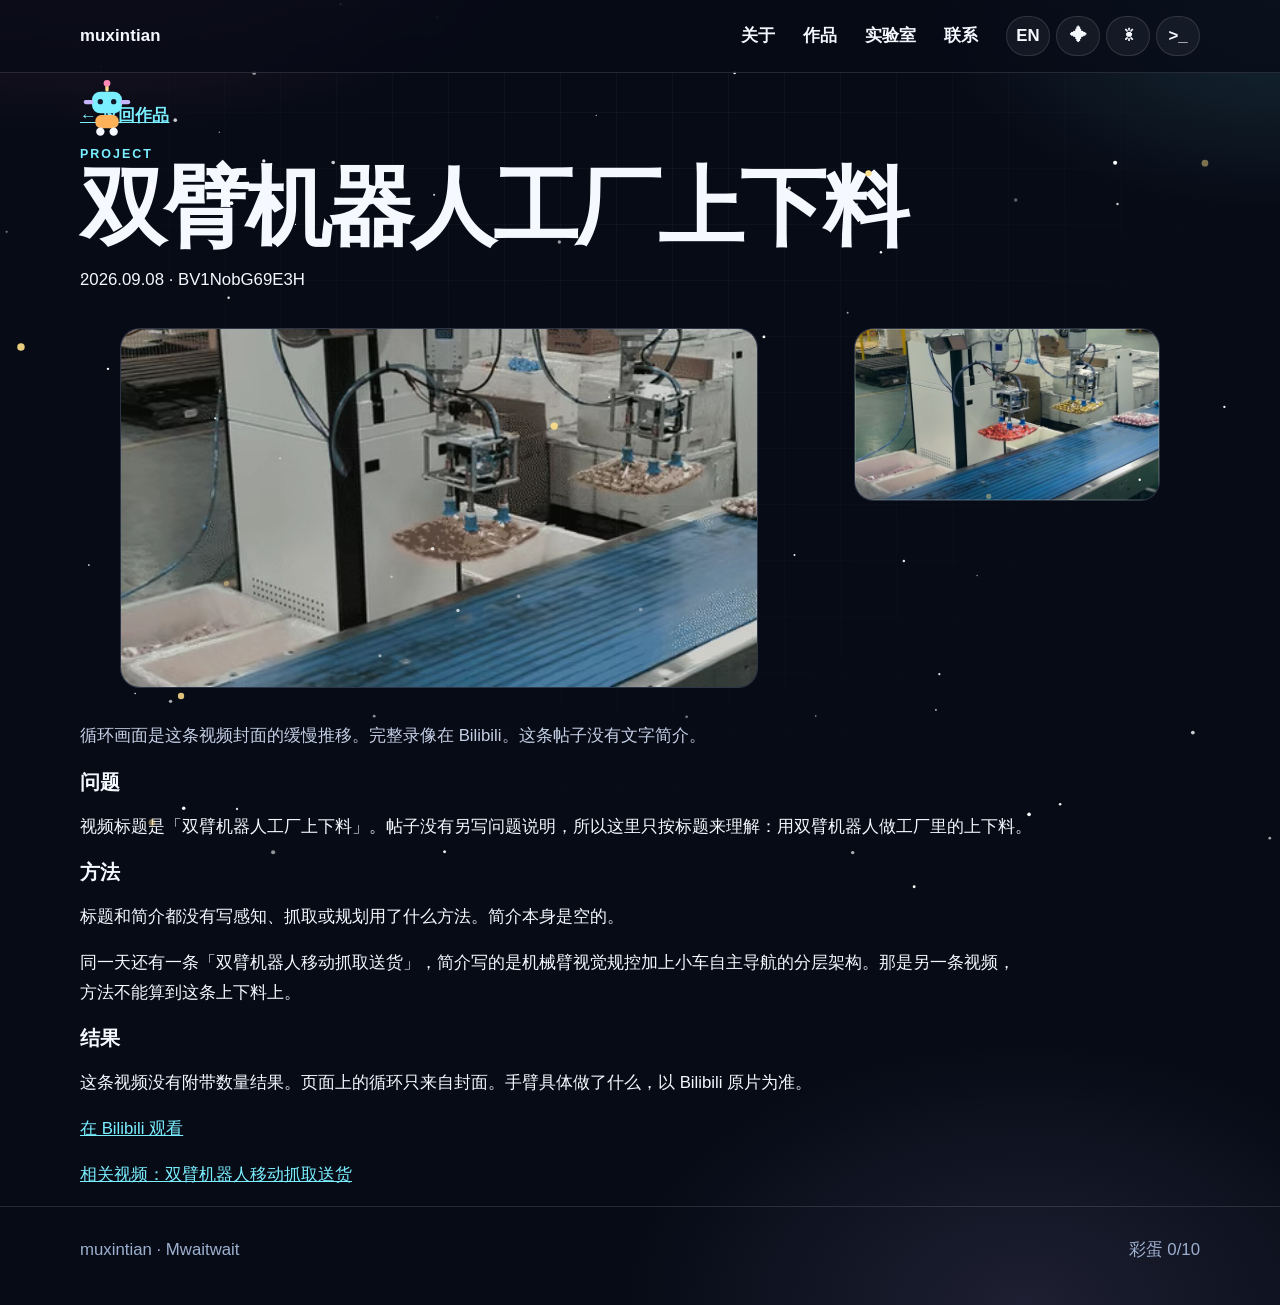
==== commit 22a190f2: "Enlarge the lab and graph, and add draft technical notes Bring the arms and skill labels forward, la" ====
--- a/projects/dual-arm-loading.html
+++ b/projects/dual-arm-loading.html
@@ -37,10 +37,17 @@
       <p><time datetime="2026-09-08">2026.09.08</time> · BV1NobG69E3H</p>
       <div class="project-grid">
         <figure class="demo-frame">
-          <img src="../assets/demos/dual-arm.gif" width="480" height="270" alt="双臂上下料视频封面的缓慢推移" data-en-alt="Slow pan across the cover of the dual-arm factory video">
+          <video width="480" height="270" autoplay muted loop playsinline poster="../assets/covers-styled/01-BV1NobG69E3H.webp">
+            <source src="../assets/demos/dual-arm.webm" type="video/webm">
+            <source src="../assets/demos/dual-arm.mp4" type="video/mp4">
+          </video>
         </figure>
         <figure class="still-frame">
-          <img src="../assets/covers-styled/01-BV1NobG69E3H.png" width="1280" height="720" alt="视频封面" data-en-alt="Video cover">
+          <picture>
+            <source srcset="../assets/covers-styled/01-BV1NobG69E3H.avif" type="image/avif">
+            <source srcset="../assets/covers-styled/01-BV1NobG69E3H.webp" type="image/webp">
+            <img src="../assets/covers-styled/01-BV1NobG69E3H.png" width="1280" height="720" alt="视频封面" data-en-alt="Video cover" loading="lazy" decoding="async">
+          </picture>
         </figure>
       </div>
       <p class="note" data-en="The loop is a slow pan of this video's cover. The full recording is on Bilibili. The post did not include a written description.">循环画面是这条视频封面的缓慢推移。完整录像在 Bilibili。这条帖子没有文字简介。</p>
--- a/styles.css
+++ b/styles.css
@@ -215,6 +215,13 @@
   z-index: 0;
 }
 
+.hero-media picture,
+.thumb picture {
+  display: block;
+  width: 100%;
+  height: 100%;
+}
+.avatar-btn picture { display: block; width: 100%; }
 .hero-media img {
   width: 100%;
   height: 100%;
@@ -1305,7 +1312,45 @@
   background: #10182c;
   border: 1px solid var(--line);
 }
-.demo-frame img, .still-frame img { display: block; width: 100%; height: auto; }
+.demo-frame img, .demo-frame video, .still-frame img { display: block; width: 100%; height: auto; }
+.note-list { display: grid; gap: 14px; }
+.note-card {
+  display: block;
+  padding: 18px 18px 16px;
+  border-radius: 18px;
+  text-decoration: none;
+  color: inherit;
+  background: rgba(20, 28, 49, 0.9);
+  border: 1px solid var(--line);
+}
+.note-card:hover { transform: translateY(-3px); }
+.draft {
+  display: inline-block;
+  margin: 0 0 12px;
+  padding: 4px 10px;
+  border-radius: 999px;
+  background: rgba(255, 224, 138, 0.16);
+  color: var(--gold);
+  font-size: 0.85rem;
+  font-weight: 700;
+}
+.note-body { max-width: 72ch; }
+.note-body h2 { font-size: 1.35rem; margin: 1.4rem 0 0.4rem; }
+.note-body h3 { font-size: 1.1rem; margin: 1.1rem 0 0.3rem; }
+.note-body pre {
+  background: #10151f;
+  color: #e7fff4;
+  padding: 14px 16px;
+  border-radius: 14px;
+  overflow: auto;
+  line-height: 1.5;
+}
+.note-body code { font-family: ui-monospace, "SFMono-Regular", Menlo, Consolas, monospace; font-size: 0.88rem; }
+.tok-k { color: #7aefff; }
+.tok-s { color: #ffe08a; }
+.tok-c { color: #8aa0b8; }
+.tok-n { color: #ffb15a; }
+html[data-theme="day"] .note-card { background: #fffdf8; color: #1c2433; }
 .note { color: var(--muted); }
 .prose h2 { font-size: 1.25rem; margin: 1.2rem 0 0.3rem; }
 .lost {
